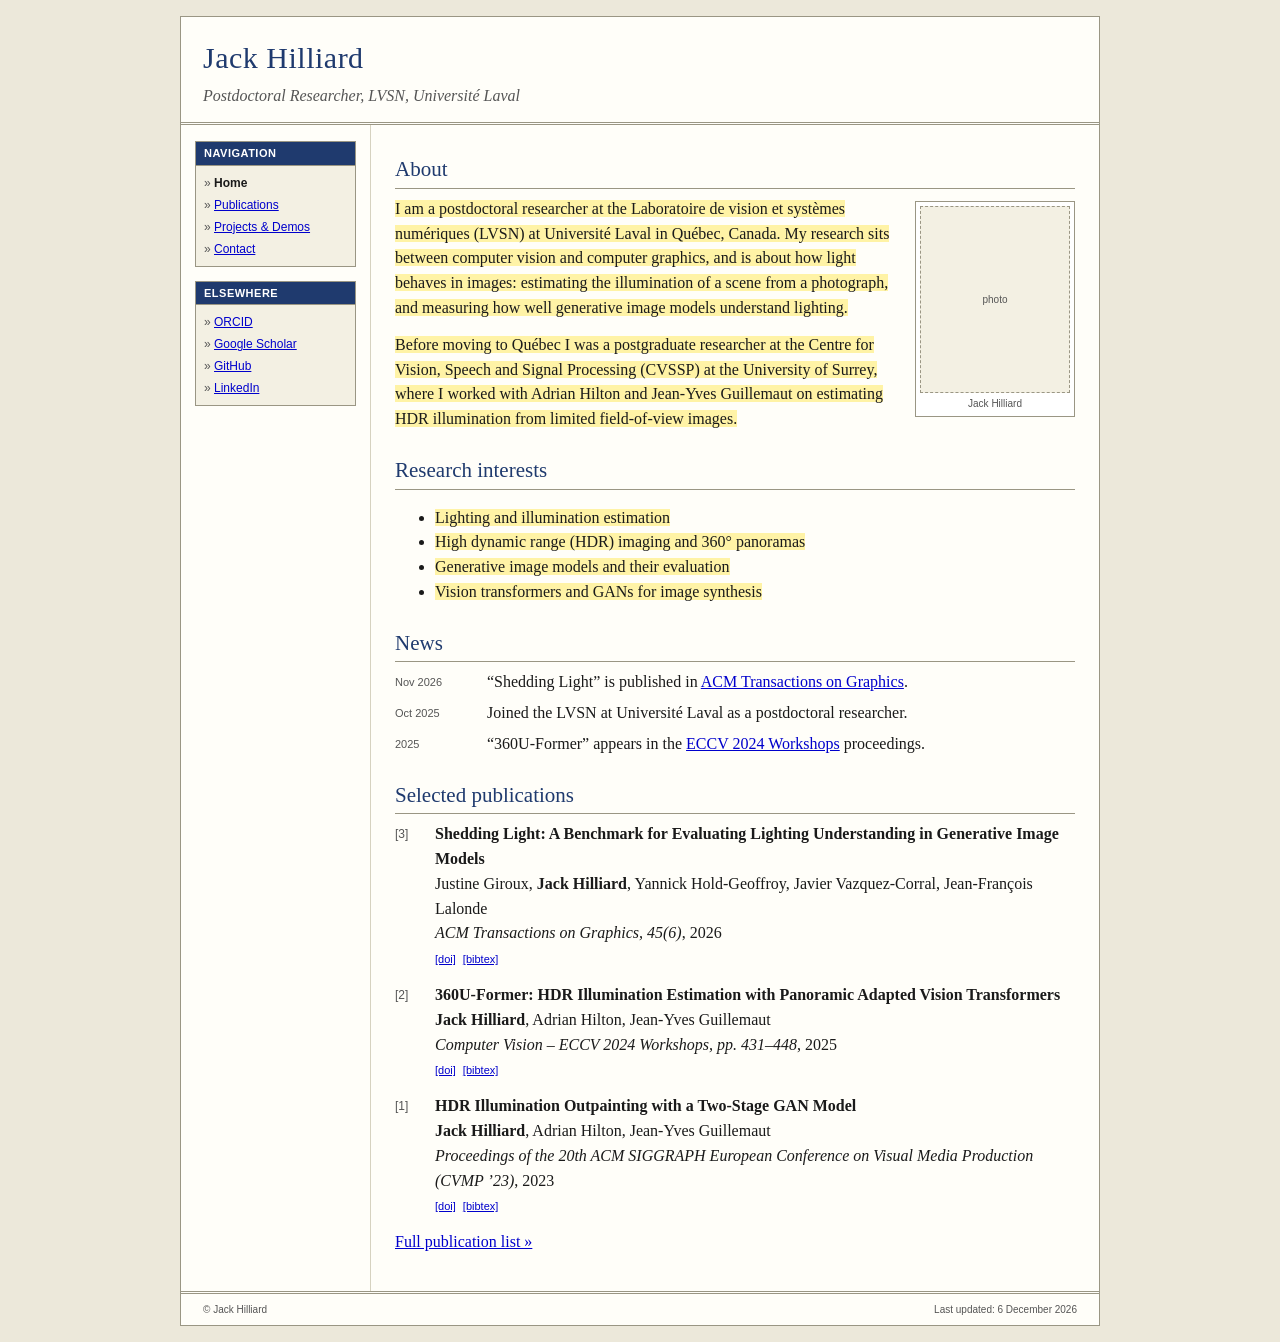
==== index.html @ 48645362 "Add initial academic homepage Static four-page site (home, publications, projects, contact) in a cla" ====
<!DOCTYPE html>
<html lang="en">
<head>
<meta charset="utf-8">
<meta name="viewport" content="width=device-width, initial-scale=1">
<title>Jack Hilliard</title>
<meta name="description" content="Jack Hilliard — research, publications and projects.">
<link rel="stylesheet" href="css/style.css">
</head>
<body>
<div id="page">

  <div id="masthead">
    <h1><a href="index.html">Jack Hilliard</a></h1>
    <p>Postdoctoral Researcher, LVSN, Universit&eacute; Laval</p>
  </div>

  <div id="columns">
    <div id="sidebar">
      <div class="box">
        <h2>Navigation</h2>
        <ul>
          <li class="here"><a href="index.html">Home</a></li>
          <li><a href="publications.html">Publications</a></li>
          <li><a href="projects.html">Projects &amp; Demos</a></li>
          <li><a href="contact.html">Contact</a></li>
        </ul>
      </div>
      <div class="box extra">
        <h2>Elsewhere</h2>
        <ul>
          <li><a href="https://orcid.org/0009-0008-0906-1295">ORCID</a></li>
          <li><a href="https://scholar.google.com/citations?user=zrF28dYAAAAJ&amp;hl=en">Google Scholar</a></li>
          <li><a href="https://github.com/JackHilliard">GitHub</a></li>
          <li><a href="https://www.linkedin.com/in/jack-hilliard-112849247/">LinkedIn</a></li>
        </ul>
      </div>
    </div>

    <div id="content">
      <h2>About</h2>
      <div class="portrait">
        <!-- Replace with: <img src="images/portrait.jpg" alt="Jack Hilliard"> -->
        <div class="ph">photo</div>
        Jack Hilliard
      </div>
      <!-- DRAFT BIO: written from the public ORCID record and paper titles.
           Edit freely, then remove the "todo" spans to clear the highlight. -->
      <p><span class="todo">I am a postdoctoral researcher at the Laboratoire de vision et
      syst&egrave;mes num&eacute;riques (LVSN) at Universit&eacute; Laval in Qu&eacute;bec,
      Canada. My research sits between computer vision and computer graphics, and is
      about how light behaves in images: estimating the illumination of a scene from a
      photograph, and measuring how well generative image models understand
      lighting.</span></p>
      <p><span class="todo">Before moving to Qu&eacute;bec I was a postgraduate researcher
      at the Centre for Vision, Speech and Signal Processing (CVSSP) at the University of
      Surrey, where I worked with Adrian Hilton and Jean-Yves Guillemaut on estimating
      HDR illumination from limited field-of-view images.</span></p>

      <h2 class="clear">Research interests</h2>
      <ul>
        <li><span class="todo">Lighting and illumination estimation</span></li>
        <li><span class="todo">High dynamic range (HDR) imaging and 360&deg; panoramas</span></li>
        <li><span class="todo">Generative image models and their evaluation</span></li>
        <li><span class="todo">Vision transformers and GANs for image synthesis</span></li>
      </ul>

      <h2>News</h2>
      <dl class="news">
        <dt>Nov 2026</dt>
        <dd>&ldquo;Shedding Light&rdquo; is published in
        <a href="https://doi.org/10.1145/3842579">ACM Transactions on Graphics</a>.</dd>
        <dt>Oct 2025</dt>
        <dd>Joined the LVSN at Universit&eacute; Laval as a postdoctoral researcher.</dd>
        <dt>2025</dt>
        <dd>&ldquo;360U-Former&rdquo; appears in the
        <a href="https://doi.org/10.1007/978-3-031-91838-4_26">ECCV 2024 Workshops</a>
        proceedings.</dd>
      </dl>

      <h2>Selected publications</h2>
      <div data-pubs="selected">
        <noscript><p>See the <a href="publications.html">publications page</a>.</p></noscript>
      </div>
      <p><a href="publications.html">Full publication list &raquo;</a></p>
    </div>
  </div>

  <div id="footer">
    <span>&copy; Jack Hilliard</span>
    <span>Last updated: <span id="updated">2026</span></span>
  </div>

</div>
<script src="js/publications.js"></script>
<script src="js/site.js"></script>
</body>
</html>
---- css/style.css ----
/* Jack Hilliard — personal site
   Classic early-2000s academic homepage: serif body, Verdana chrome,
   ruled borders, real blue links. No animation. */

:root {
  --paper: #fffef9;
  --desk: #ece8da;
  --ink: #1a1a1a;
  --muted: #555;
  --rule: #9a9684;
  --rule-light: #d6d2c0;
  --navy: #1f3a6e;
  --panel: #f3f0e3;
  --link: #0000cc;
  --visited: #551a8b;
  --todo: #fff3a6;
}

* { box-sizing: border-box; }

html { background: var(--desk); }

body {
  margin: 0;
  padding: 16px;
  color: var(--ink);
  font-family: Georgia, "Times New Roman", Times, serif;
  font-size: 16px;
  line-height: 1.55;
}

a { color: var(--link); }
a:visited { color: var(--visited); }
a:hover { color: #cc0000; }

#page {
  max-width: 920px;
  margin: 0 auto;
  background: var(--paper);
  border: 1px solid var(--rule);
}

/* ---------- header ---------- */

#masthead {
  padding: 18px 22px 14px;
  border-bottom: 3px double var(--rule);
}
#masthead h1 {
  margin: 0;
  font-size: 30px;
  font-weight: normal;
  letter-spacing: 0.5px;
  color: var(--navy);
}
#masthead h1 a { color: inherit; text-decoration: none; }
#masthead p {
  margin: 2px 0 0;
  color: var(--muted);
  font-style: italic;
}

/* ---------- layout ---------- */

#columns {
  display: grid;
  grid-template-columns: 190px minmax(0, 1fr);
}

#sidebar {
  padding: 16px 14px;
  border-right: 1px solid var(--rule-light);
  font-family: Verdana, Geneva, Tahoma, sans-serif;
  font-size: 12px;
  line-height: 1.5;
}

#content {
  padding: 6px 24px 24px;
  min-width: 0;
}

/* ---------- sidebar boxes ---------- */

.box {
  margin: 0 0 14px;
  border: 1px solid var(--rule);
  background: var(--panel);
}
.box h2 {
  margin: 0;
  padding: 3px 8px;
  background: var(--navy);
  color: #fff;
  font-size: 11px;
  font-weight: bold;
  letter-spacing: 0.5px;
  text-transform: uppercase;
}
.box ul {
  list-style: none;
  margin: 0;
  padding: 6px 8px;
}
.box li { padding: 2px 0; }
.box li::before { content: "\00BB\00A0"; color: var(--muted); }
.box li.here a {
  color: var(--ink);
  font-weight: bold;
  text-decoration: none;
}
.box p { margin: 0; padding: 6px 8px; }

/* ---------- content ---------- */

h2 {
  margin: 22px 0 8px;
  padding-bottom: 2px;
  border-bottom: 1px solid var(--rule);
  font-size: 21px;
  font-weight: normal;
  color: var(--navy);
}
h3 {
  margin: 18px 0 4px;
  font-size: 17px;
}
p { margin: 0 0 12px; }

.portrait {
  float: right;
  width: 160px;
  margin: 4px 0 10px 18px;
  padding: 4px;
  border: 1px solid var(--rule);
  background: #fff;
  font-family: Verdana, Geneva, sans-serif;
  font-size: 10px;
  text-align: center;
  color: var(--muted);
}
.portrait img, .portrait .ph {
  display: block;
  width: 100%;
  aspect-ratio: 4 / 5;
  object-fit: cover;
  margin-bottom: 3px;
}
.portrait .ph {
  background: var(--panel);
  border: 1px dashed var(--rule);
  display: flex;
  align-items: center;
  justify-content: center;
}

.clear { clear: both; }

/* news: date + item */
dl.news { margin: 0; }
dl.news dt {
  float: left;
  clear: left;
  width: 86px;
  font-family: Verdana, Geneva, sans-serif;
  font-size: 11px;
  line-height: 24px;
  color: var(--muted);
}
dl.news dd { margin: 0 0 6px 92px; }

/* publications */
ol.pubs {
  list-style: none;
  margin: 0;
  padding: 0;
}
ol.pubs li {
  position: relative;
  margin: 0 0 12px;
  padding-left: 40px;
}
ol.pubs .num {
  position: absolute;
  left: 0;
  top: 0;
  font-family: Verdana, Geneva, sans-serif;
  font-size: 12px;
  line-height: 25px;
  color: var(--muted);
}
.pub-title { font-weight: bold; }
.pub-venue { font-style: italic; }
.pub-links, .tags {
  font-family: Verdana, Geneva, sans-serif;
  font-size: 11px;
}
.pub-links a, .pub-links summary { margin-right: 4px; }
.pub-links details { display: inline; }
.pub-links summary {
  display: inline;
  color: var(--link);
  text-decoration: underline;
  cursor: pointer;
}
.pub-links summary::-webkit-details-marker { display: none; }
.pub-links pre {
  margin: 6px 0 0;
  padding: 8px;
  border: 1px solid var(--rule-light);
  background: var(--panel);
  font-family: "Courier New", Courier, monospace;
  font-size: 12px;
  line-height: 1.4;
  overflow-x: auto;
}

/* projects */
.project {
  margin: 0 0 16px;
  padding: 12px;
  border: 1px solid var(--rule-light);
  background: #fff;
  overflow: hidden;
}
.project h3 { margin-top: 0; }
.project .thumb {
  float: left;
  width: 150px;
  height: 110px;
  margin: 2px 14px 6px 0;
  border: 1px solid var(--rule);
  background: var(--panel);
  object-fit: cover;
  display: flex;
  align-items: center;
  justify-content: center;
  font-family: Verdana, Geneva, sans-serif;
  font-size: 10px;
  color: var(--muted);
}
.project p:last-child { margin-bottom: 0; }

/* contact table */
table.plain {
  border-collapse: collapse;
  margin: 0 0 12px;
}
table.plain th, table.plain td {
  padding: 5px 12px 5px 0;
  border-bottom: 1px dotted var(--rule-light);
  text-align: left;
  vertical-align: top;
}
table.plain th {
  font-family: Verdana, Geneva, sans-serif;
  font-size: 11px;
  font-weight: bold;
  line-height: 25px;
  color: var(--muted);
  white-space: nowrap;
}
table.plain td { overflow-wrap: anywhere; }

/* placeholder text still to be filled in */
.todo { background: var(--todo); }

/* ---------- footer ---------- */

#footer {
  padding: 8px 22px;
  border-top: 3px double var(--rule);
  font-family: Verdana, Geneva, sans-serif;
  font-size: 10px;
  color: var(--muted);
  display: flex;
  flex-wrap: wrap;
  justify-content: space-between;
  gap: 4px 16px;
}

/* ---------- small screens ---------- */

@media (max-width: 700px) {
  body { padding: 0; }
  #page { border-width: 0 0 1px; }
  #masthead { padding: 14px 16px 10px; }
  #masthead h1 { font-size: 25px; }
  #columns { display: block; }
  #sidebar {
    padding: 10px 16px 0;
    border-right: 0;
  }
  #sidebar .box.extra { display: none; }
  .box ul { display: flex; flex-wrap: wrap; gap: 0 14px; }
  #content { padding: 0 16px 20px; }
  .portrait { width: 120px; margin-left: 12px; }
  .project .thumb { width: 110px; height: 82px; }
  #footer { padding: 8px 16px; }
}

@media print {
  html, body { background: #fff; padding: 0; }
  #page { border: 0; max-width: none; }
  #sidebar { display: none; }
  #columns { display: block; }
}
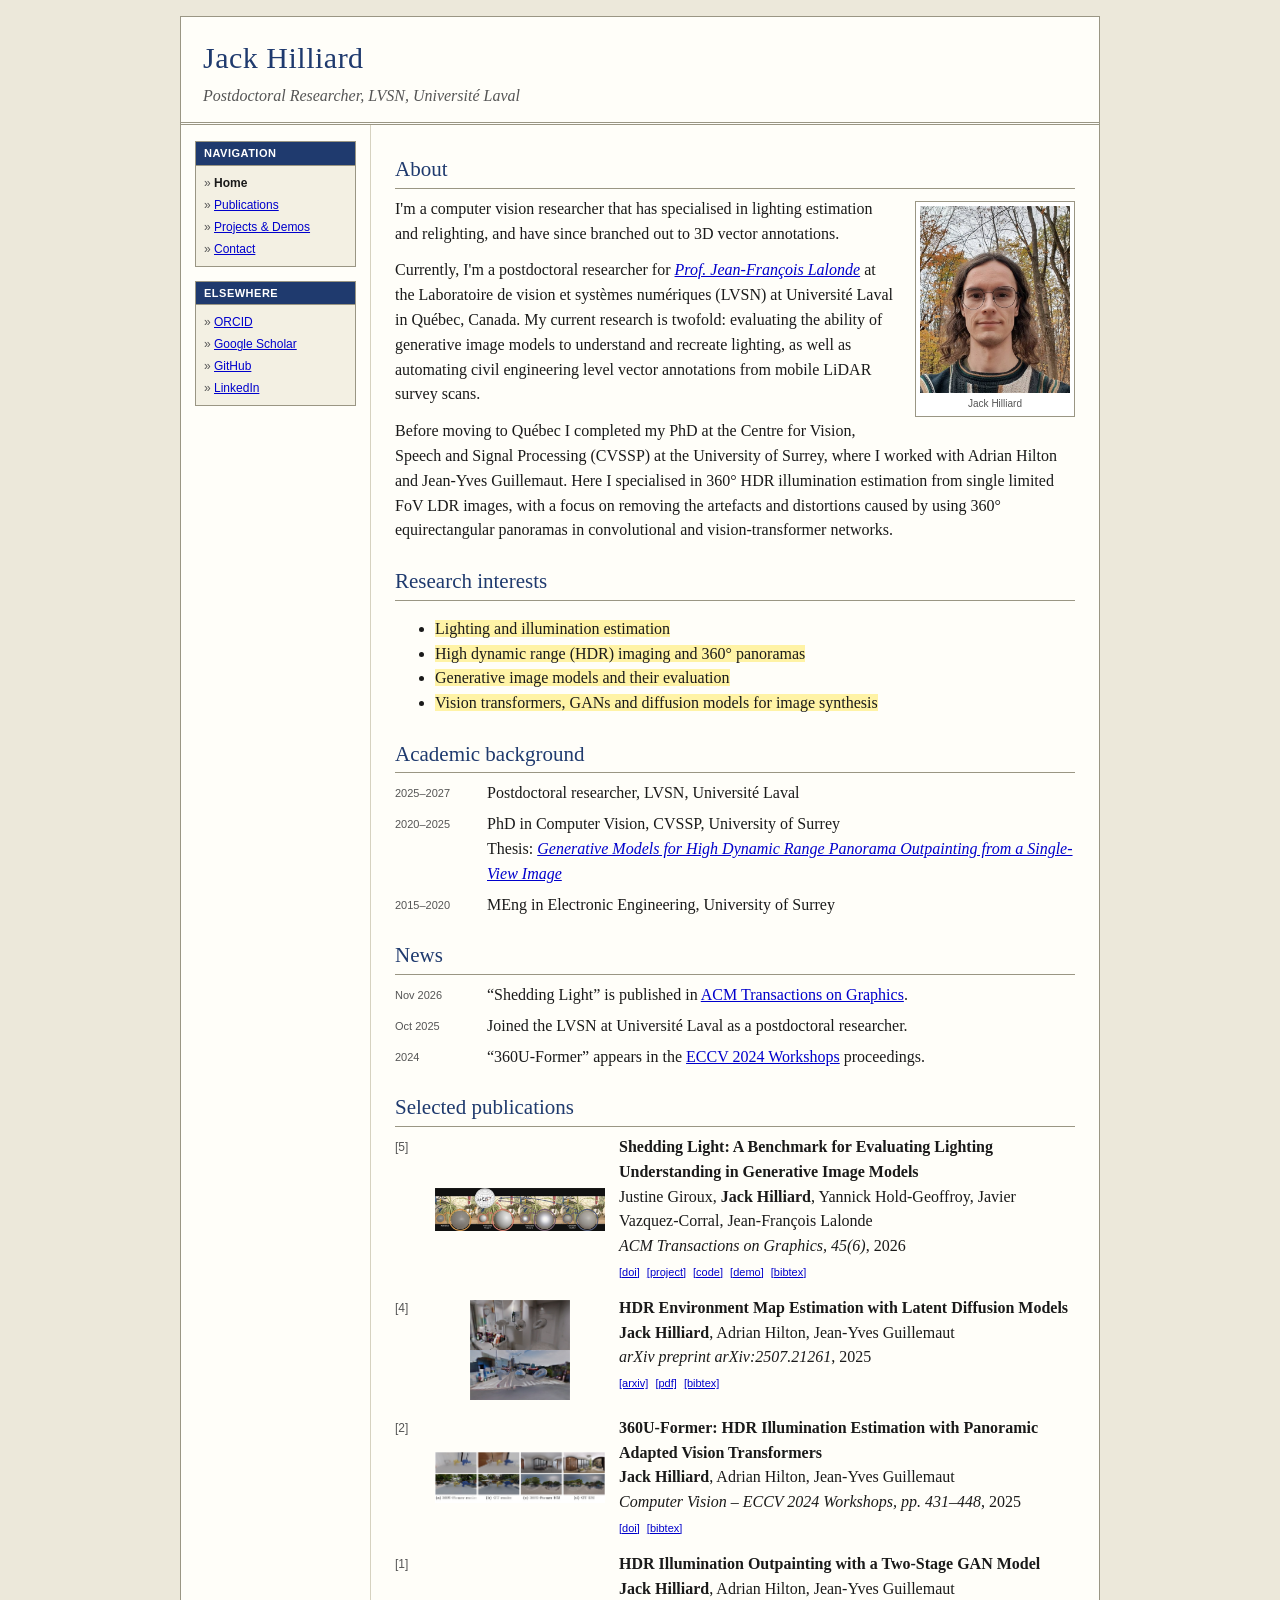
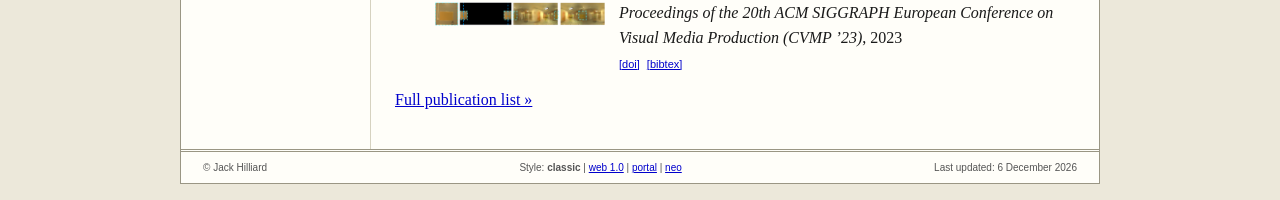
==== commit 2d5557a3: "Add real content, figures, Shedding Light demo and theme options - Publications from ORCID plus arXi" ====
--- a/index.html
+++ b/index.html
@@ -6,6 +6,7 @@
 <title>Jack Hilliard</title>
 <meta name="description" content="Jack Hilliard — research, publications and projects.">
 <link rel="stylesheet" href="css/style.css">
+<script src="js/style-switch.js"></script>
 </head>
 <body>
 <div id="page">
@@ -40,30 +41,42 @@
     <div id="content">
       <h2>About</h2>
       <div class="portrait">
-        <!-- Replace with: <img src="images/portrait.jpg" alt="Jack Hilliard"> -->
-        <div class="ph">photo</div>
+        <img src="images/portrait.jpg" alt="Portrait of Jack Hilliard">
         Jack Hilliard
       </div>
-      <!-- DRAFT BIO: written from the public ORCID record and paper titles.
-           Edit freely, then remove the "todo" spans to clear the highlight. -->
-      <p><span class="todo">I am a postdoctoral researcher at the Laboratoire de vision et
-      syst&egrave;mes num&eacute;riques (LVSN) at Universit&eacute; Laval in Qu&eacute;bec,
-      Canada. My research sits between computer vision and computer graphics, and is
-      about how light behaves in images: estimating the illumination of a scene from a
-      photograph, and measuring how well generative image models understand
-      lighting.</span></p>
-      <p><span class="todo">Before moving to Qu&eacute;bec I was a postgraduate researcher
-      at the Centre for Vision, Speech and Signal Processing (CVSSP) at the University of
-      Surrey, where I worked with Adrian Hilton and Jean-Yves Guillemaut on estimating
-      HDR illumination from limited field-of-view images.</span></p>
+      <p>I'm a computer vision researcher that has specialised in lighting estimation and
+      relighting, and have since branched out to 3D vector annotations.</p>
+      <p>Currently, I'm a postdoctoral researcher for <a href="https://vision.gel.ulaval.ca/~jflalonde/"><i>Prof. Jean-Fran&ccedil;ois Lalonde</i></a> at the
+      Laboratoire de vision et syst&egrave;mes num&eacute;riques (LVSN) at Universit&eacute;
+      Laval in Qu&eacute;bec, Canada. My current research is twofold: evaluating the ability
+      of generative image models to understand and recreate lighting, as well as automating
+      civil engineering level vector annotations from mobile LiDAR survey scans.</p>
+      <p>Before moving to Qu&eacute;bec I completed my PhD at the Centre for Vision, Speech
+      and Signal Processing (CVSSP) at the University of Surrey, where I worked with Adrian
+      Hilton and Jean-Yves Guillemaut. Here I specialised in 360&deg; HDR illumination
+      estimation from single limited FoV LDR images, with a focus on removing the artefacts
+      and distortions caused by using 360&deg; equirectangular panoramas in convolutional and
+      vision-transformer networks.</p>
 
       <h2 class="clear">Research interests</h2>
       <ul>
         <li><span class="todo">Lighting and illumination estimation</span></li>
         <li><span class="todo">High dynamic range (HDR) imaging and 360&deg; panoramas</span></li>
         <li><span class="todo">Generative image models and their evaluation</span></li>
-        <li><span class="todo">Vision transformers and GANs for image synthesis</span></li>
+        <li><span class="todo">Vision transformers, GANs and diffusion models for image synthesis</span></li>
       </ul>
+
+      <h2>Academic background</h2>
+      <dl class="news">
+        <dt>2025&ndash;2027</dt>
+        <dd>Postdoctoral researcher, LVSN, Universit&eacute; Laval</dd>
+        <dt>2020&ndash;2025</dt>
+        <dd>PhD in Computer Vision, CVSSP, University of Surrey<br>
+        Thesis: <a href="https://doi.org/10.15126/thesis.901738"><i>Generative Models for High
+        Dynamic Range Panorama Outpainting from a Single-View Image</i></a></dd>
+        <dt>2015&ndash;2020</dt>
+        <dd>MEng in Electronic Engineering, University of Surrey</dd>
+      </dl>
 
       <h2>News</h2>
       <dl class="news">
@@ -72,7 +85,7 @@
         <a href="https://doi.org/10.1145/3842579">ACM Transactions on Graphics</a>.</dd>
         <dt>Oct 2025</dt>
         <dd>Joined the LVSN at Universit&eacute; Laval as a postdoctoral researcher.</dd>
-        <dt>2025</dt>
+        <dt>2024</dt>
         <dd>&ldquo;360U-Former&rdquo; appears in the
         <a href="https://doi.org/10.1007/978-3-031-91838-4_26">ECCV 2024 Workshops</a>
         proceedings.</dd>
--- a/css/style.css
+++ b/css/style.css
@@ -142,6 +142,7 @@
 .portrait img, .portrait .ph {
   display: block;
   width: 100%;
+  height: auto;
   aspect-ratio: 4 / 5;
   object-fit: cover;
   margin-bottom: 3px;
@@ -189,6 +190,54 @@
   line-height: 25px;
   color: var(--muted);
 }
+/* figure thumbnails: every figure sits whole inside the same-sized frame,
+   in a column to the left of the entry text */
+ol.pubs li {
+  min-height: 108px;
+  padding-left: 224px;
+}
+.pub-fig {
+  position: absolute;
+  left: 40px;
+  top: 4px;
+  line-height: 0;
+}
+.pub-fig img, .project img.thumb {
+  display: block;
+  width: 170px;
+  height: 100px;
+  object-fit: contain;
+  border: 1px solid var(--rule);
+  background: #fff;
+}
+.pub-fig img, .project img.thumb {
+  /* no frame in any theme; figure aligned with the top of the entry */
+  border: 0;
+  background: transparent;
+  box-shadow: none;
+  transform: none;
+  object-position: center center;
+}
+/* centre each figure vertically against its entry */
+.pub-fig {
+  top: 0;
+  bottom: 0;
+  display: flex;
+  align-items: center;
+}
+.project:has(img.thumb) {
+  display: grid;
+  grid-template-columns: auto minmax(0, 1fr);
+  column-gap: 14px;
+}
+.project:has(img.thumb) > * { grid-column: 2; }
+.project:has(img.thumb) > a:first-child {
+  grid-column: 1;
+  grid-row: 1 / span 10;
+  align-self: center;
+  line-height: 0;
+}
+.project img.thumb { float: none; margin: 0; }
 .pub-title { font-weight: bold; }
 .pub-venue { font-style: italic; }
 .pub-links, .tags {
@@ -261,6 +310,51 @@
   white-space: nowrap;
 }
 table.plain td { overflow-wrap: anywhere; }
+
+/* demos */
+.demo {
+  display: flex;
+  flex-wrap: wrap;
+  gap: 16px 22px;
+  align-items: flex-start;
+  margin: 0 0 14px;
+}
+.demo-stage {
+  padding: 14px;
+  background: #0b0b10;
+  border: 1px solid var(--rule);
+  line-height: 0;
+}
+.demo-stage canvas {
+  display: block;
+  width: 256px;
+  height: 256px;
+  max-width: 100%;
+}
+.demo-panel { flex: 1 1 260px; min-width: 0; }
+.demo-panel td { font-family: "Courier New", Courier, monospace; white-space: nowrap; }
+.demo-controls {
+  display: grid;
+  grid-template-columns: auto minmax(60px, 1fr) 3.2em;
+  gap: 6px 10px;
+  align-items: center;
+  margin: 0 0 12px;
+  font-family: Verdana, Geneva, sans-serif;
+  font-size: 11px;
+}
+.demo-controls input { width: 100%; min-width: 0; margin: 0; }
+.demo-controls span { font-family: "Courier New", Courier, monospace; font-size: 13px; }
+pre.demo-eq {
+  margin: 0 0 12px;
+  padding: 10px 12px;
+  border: 1px solid var(--rule-light);
+  background: var(--panel);
+  font-family: "Courier New", Courier, monospace;
+  font-size: 13px;
+  line-height: 1.7;
+  overflow-x: auto;
+}
+pre.demo-eq sub, pre.demo-eq sup { line-height: 0; }
 
 /* placeholder text still to be filled in */
 .todo { background: var(--todo); }
@@ -296,6 +390,9 @@
   #content { padding: 0 16px 20px; }
   .portrait { width: 120px; margin-left: 12px; }
   .project .thumb { width: 110px; height: 82px; }
+  ol.pubs li { min-height: 0; padding-left: 40px; }
+  .pub-fig { position: static; display: block; margin: 0 0 6px; }
+  .pub-fig img, .project img.thumb { width: 136px; height: 80px; }
   #footer { padding: 8px 16px; }
 }
 
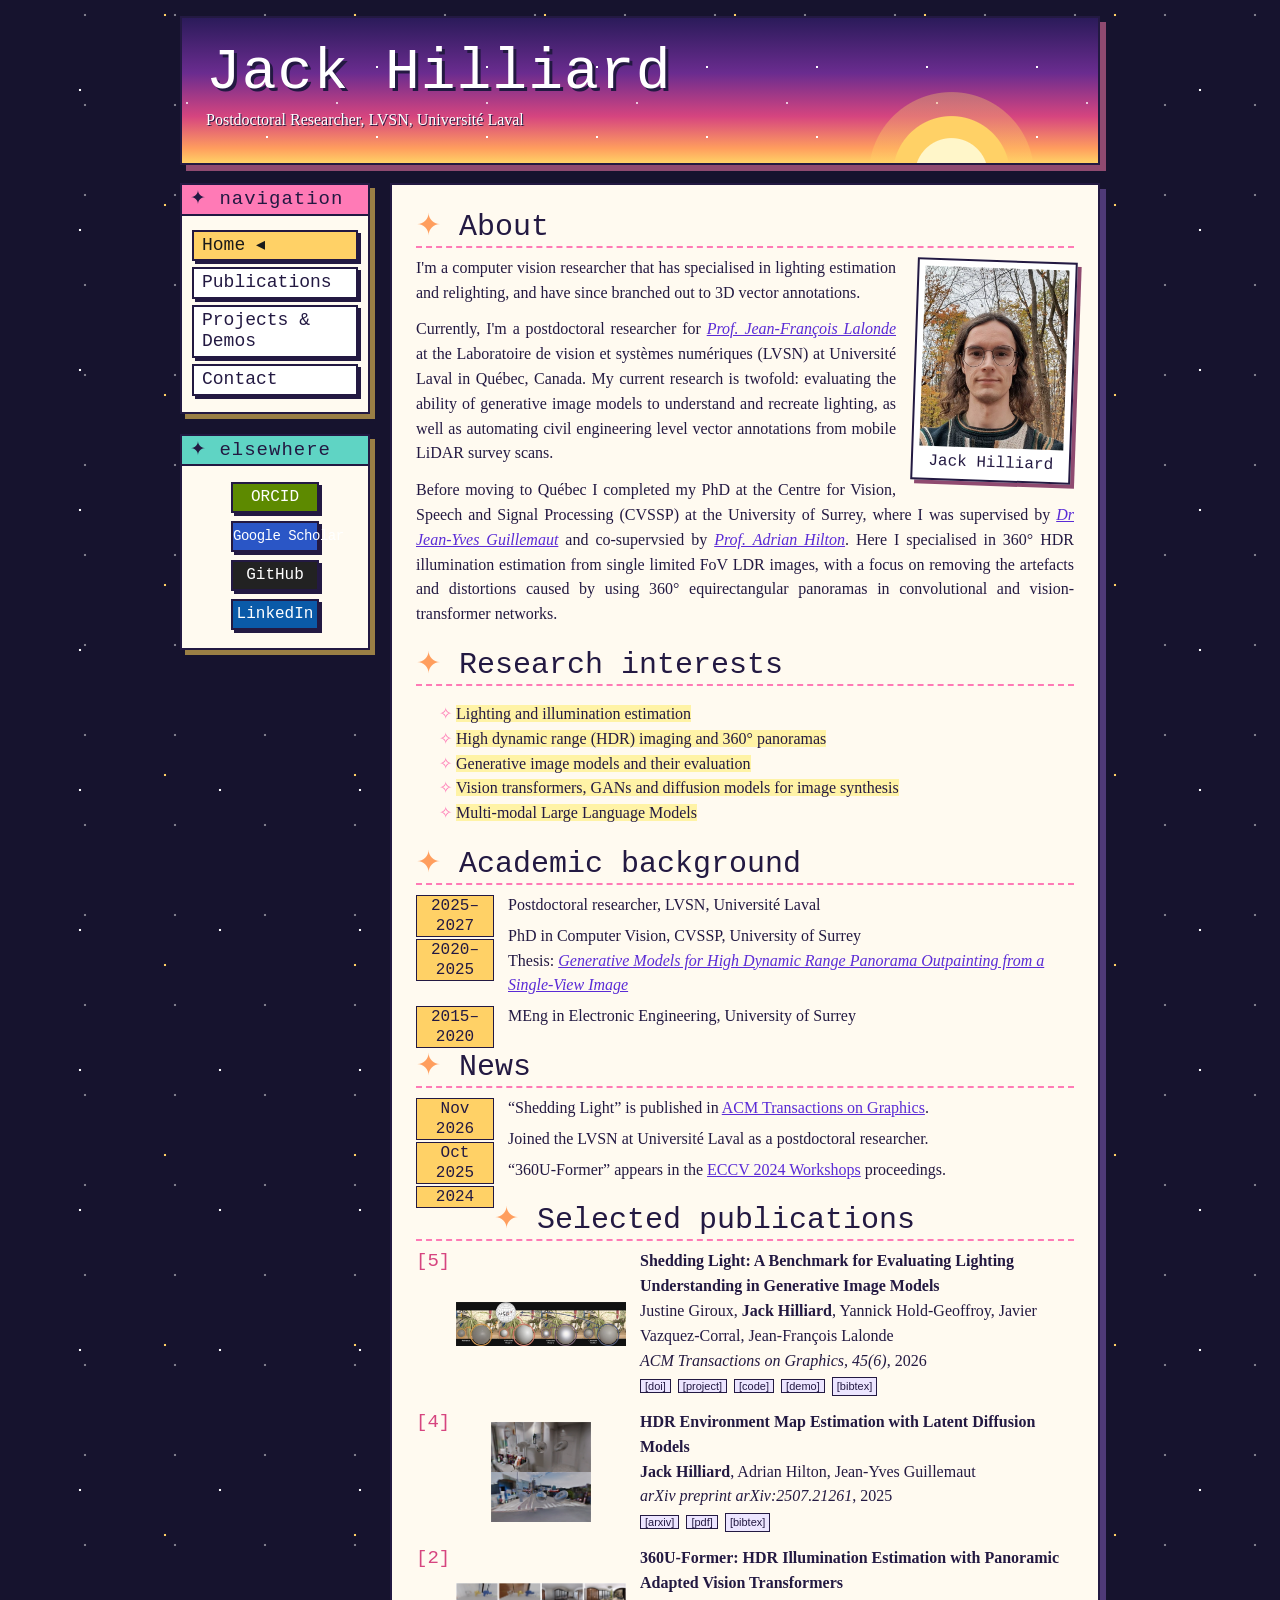
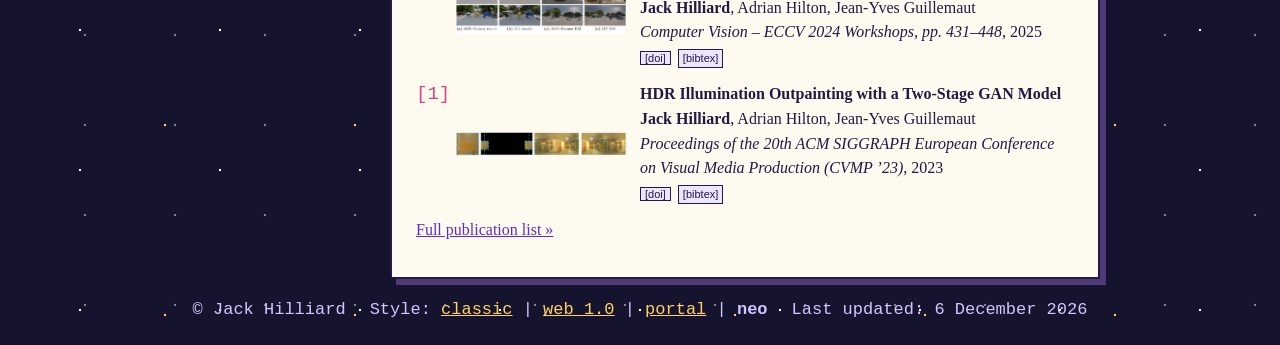
==== commit 94e4e9d5: "Make neo the default theme and refine home page - Neo is the default style; dimmer box shadows, purp" ====
--- a/index.html
+++ b/index.html
@@ -44,26 +44,27 @@
         <img src="images/portrait.jpg" alt="Portrait of Jack Hilliard">
         Jack Hilliard
       </div>
-      <p>I'm a computer vision researcher that has specialised in lighting estimation and
+      <p class="justify">I'm a computer vision researcher that has specialised in lighting estimation and
       relighting, and have since branched out to 3D vector annotations.</p>
-      <p>Currently, I'm a postdoctoral researcher for <a href="https://vision.gel.ulaval.ca/~jflalonde/"><i>Prof. Jean-Fran&ccedil;ois Lalonde</i></a> at the
+      <p class="justify">Currently, I'm a postdoctoral researcher for <a href="https://vision.gel.ulaval.ca/~jflalonde/"><i>Prof. Jean-Fran&ccedil;ois Lalonde</i></a> at the
       Laboratoire de vision et syst&egrave;mes num&eacute;riques (LVSN) at Universit&eacute;
       Laval in Qu&eacute;bec, Canada. My current research is twofold: evaluating the ability
       of generative image models to understand and recreate lighting, as well as automating
       civil engineering level vector annotations from mobile LiDAR survey scans.</p>
-      <p>Before moving to Qu&eacute;bec I completed my PhD at the Centre for Vision, Speech
-      and Signal Processing (CVSSP) at the University of Surrey, where I worked with Adrian
-      Hilton and Jean-Yves Guillemaut. Here I specialised in 360&deg; HDR illumination
+      <p class="justify">Before moving to Qu&eacute;bec I completed my PhD at the Centre for Vision, Speech
+      and Signal Processing (CVSSP) at the University of Surrey, where I was supervised by
+      <a href="https://www.surrey.ac.uk/people/jean-yves-guillemaut"><i>Dr Jean-Yves Guillemaut</i></a> and co-supervsied by <a href="https://www.surrey.ac.uk/people/adrian-hilton"><i>Prof. Adrian Hilton</i></a>. Here I specialised in 360&deg; HDR illumination
       estimation from single limited FoV LDR images, with a focus on removing the artefacts
       and distortions caused by using 360&deg; equirectangular panoramas in convolutional and
       vision-transformer networks.</p>
 
       <h2 class="clear">Research interests</h2>
       <ul>
-        <li><span class="todo">Lighting and illumination estimation</span></li>
-        <li><span class="todo">High dynamic range (HDR) imaging and 360&deg; panoramas</span></li>
-        <li><span class="todo">Generative image models and their evaluation</span></li>
-        <li><span class="todo">Vision transformers, GANs and diffusion models for image synthesis</span></li>
+        <li><span class="hl">Lighting and illumination estimation</span></li>
+        <li><span class="hl">High dynamic range (HDR) imaging and 360&deg; panoramas</span></li>
+        <li><span class="hl">Generative image models and their evaluation</span></li>
+        <li><span class="hl">Vision transformers, GANs and diffusion models for image synthesis</span></li>
+        <li><span class="hl">Multi-modal Large Language Models</span></li>
       </ul>
 
       <h2>Academic background</h2>
--- a/css/style.css
+++ b/css/style.css
@@ -358,6 +358,9 @@
 
 /* placeholder text still to be filled in */
 .todo { background: var(--todo); }
+
+/* deliberate highlighter emphasis (same look as .todo, but meant to stay) */
+.hl { background: var(--todo); }
 
 /* ---------- footer ---------- */
 
@@ -402,3 +405,6 @@
   #sidebar { display: none; }
   #columns { display: block; }
 }
+
+/* justified body text (About section) */
+.justify { text-align: justify; hyphens: auto; }
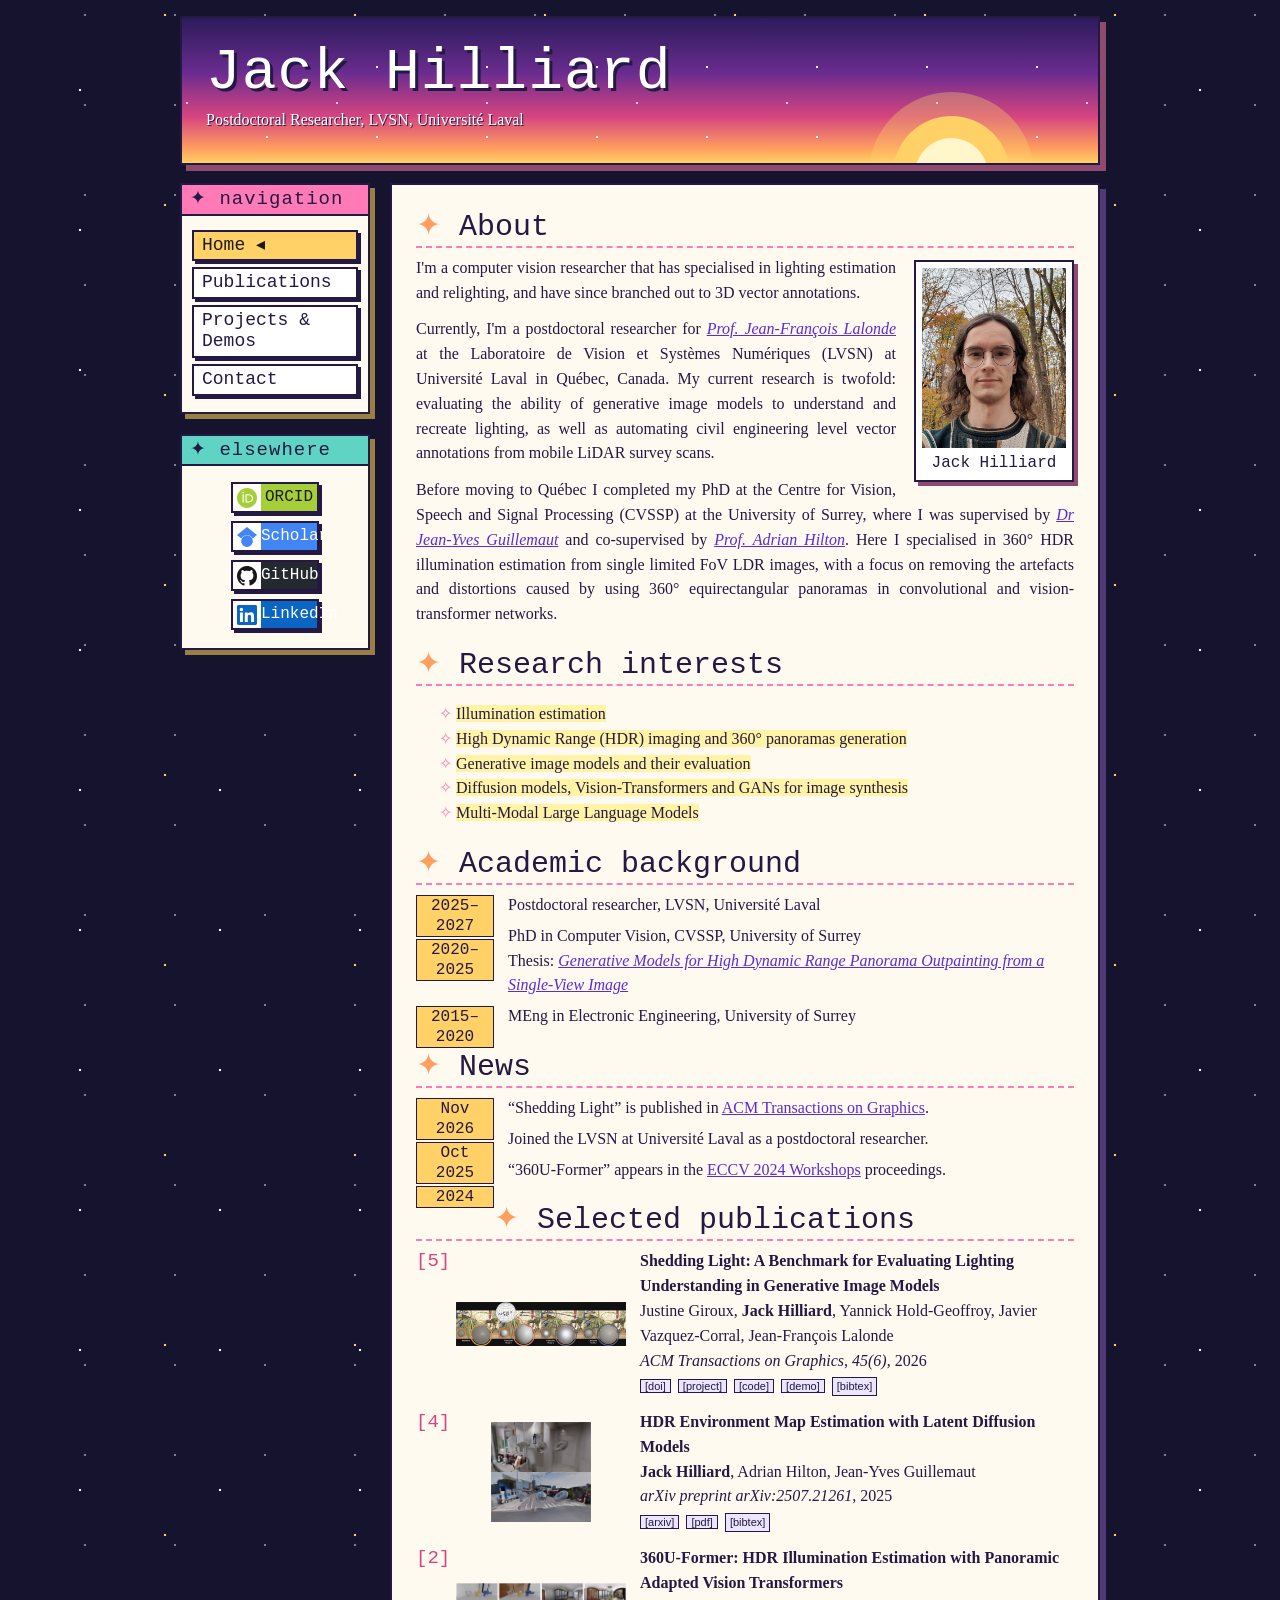
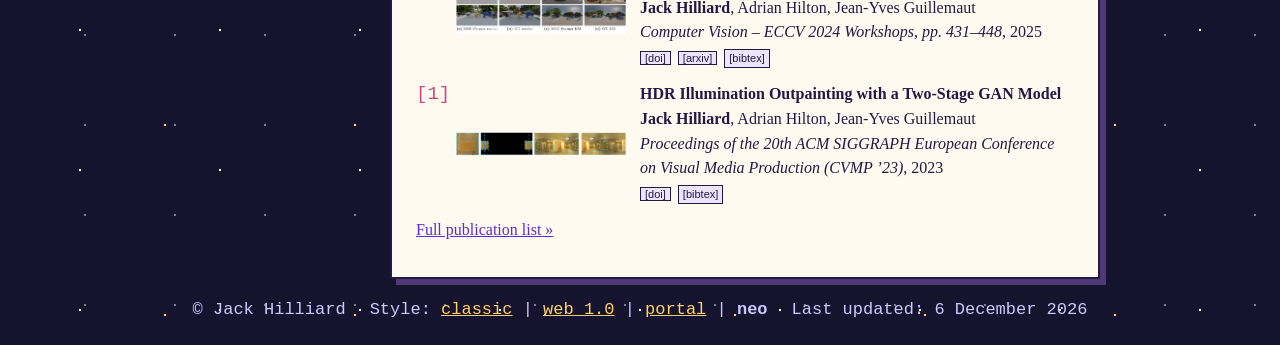
==== commit 75807c3a: "Replace draft project descriptions and add 360U-Former arXiv link Co-Authored-By: Claude Fable 5.2 <" ====
--- a/index.html
+++ b/index.html
@@ -47,24 +47,24 @@
       <p class="justify">I'm a computer vision researcher that has specialised in lighting estimation and
       relighting, and have since branched out to 3D vector annotations.</p>
       <p class="justify">Currently, I'm a postdoctoral researcher for <a href="https://vision.gel.ulaval.ca/~jflalonde/"><i>Prof. Jean-Fran&ccedil;ois Lalonde</i></a> at the
-      Laboratoire de vision et syst&egrave;mes num&eacute;riques (LVSN) at Universit&eacute;
+      Laboratoire de Vision et Syst&egrave;mes Num&eacute;riques (LVSN) at Universit&eacute;
       Laval in Qu&eacute;bec, Canada. My current research is twofold: evaluating the ability
       of generative image models to understand and recreate lighting, as well as automating
       civil engineering level vector annotations from mobile LiDAR survey scans.</p>
       <p class="justify">Before moving to Qu&eacute;bec I completed my PhD at the Centre for Vision, Speech
       and Signal Processing (CVSSP) at the University of Surrey, where I was supervised by
-      <a href="https://www.surrey.ac.uk/people/jean-yves-guillemaut"><i>Dr Jean-Yves Guillemaut</i></a> and co-supervsied by <a href="https://www.surrey.ac.uk/people/adrian-hilton"><i>Prof. Adrian Hilton</i></a>. Here I specialised in 360&deg; HDR illumination
+      <a href="https://www.surrey.ac.uk/people/jean-yves-guillemaut"><i>Dr Jean-Yves Guillemaut</i></a> and co-supervised by <a href="https://www.surrey.ac.uk/people/adrian-hilton"><i>Prof. Adrian Hilton</i></a>. Here I specialised in 360&deg; HDR illumination
       estimation from single limited FoV LDR images, with a focus on removing the artefacts
       and distortions caused by using 360&deg; equirectangular panoramas in convolutional and
       vision-transformer networks.</p>
 
       <h2 class="clear">Research interests</h2>
       <ul>
-        <li><span class="hl">Lighting and illumination estimation</span></li>
-        <li><span class="hl">High dynamic range (HDR) imaging and 360&deg; panoramas</span></li>
+        <li><span class="hl">Illumination estimation</span></li>
+        <li><span class="hl">High Dynamic Range (HDR) imaging and 360&deg; panoramas generation</span></li>
         <li><span class="hl">Generative image models and their evaluation</span></li>
-        <li><span class="hl">Vision transformers, GANs and diffusion models for image synthesis</span></li>
-        <li><span class="hl">Multi-modal Large Language Models</span></li>
+        <li><span class="hl">Diffusion models, Vision-Transformers and GANs for image synthesis</span></li>
+        <li><span class="hl">Multi-Modal Large Language Models</span></li>
       </ul>
 
       <h2>Academic background</h2>
--- a/css/style.css
+++ b/css/style.css
@@ -408,3 +408,11 @@
 
 /* justified body text (About section) */
 .justify { text-align: justify; hyphens: auto; }
+
+/* service logo marks for the sidebar link badges (used by the web1 and neo themes) */
+:root {
+  --logo-orcid: url("data:image/svg+xml,%3Csvg xmlns='http://www.w3.org/2000/svg' viewBox='0 0 24 24'%3E%3Cpath fill='%23A6CE39' fill-rule='evenodd' d='M12 0C5.372 0 0 5.372 0 12s5.372 12 12 12 12-5.372 12-12S18.628 0 12 0zM7.369 4.378c.525 0 .947.431.947.947s-.422.947-.947.947a.95.95 0 0 1-.947-.947c0-.525.422-.947.947-.947zm-.722 3.038h1.444v10.041H6.647V7.416zm3.562 0h3.9c3.712 0 5.344 2.653 5.344 5.025 0 2.578-2.016 5.025-5.325 5.025h-3.919V7.416zm1.444 1.303v7.444h2.297c3.272 0 4.022-2.484 4.022-3.722 0-2.016-1.284-3.722-4.097-3.722h-2.222z'/%3E%3C/svg%3E");
+  --logo-scholar: url("data:image/svg+xml,%3Csvg xmlns='http://www.w3.org/2000/svg' viewBox='0 0 24 24'%3E%3Cpath fill='%234285F4' fill-rule='evenodd' d='M5.242 13.769L0 9.5 12 0l12 9.5-5.242 4.269C17.548 11.249 14.978 9.5 12 9.5c-2.977 0-5.548 1.748-6.758 4.269zM12 10a7 7 0 1 0 0 14 7 7 0 0 0 0-14z'/%3E%3C/svg%3E");
+  --logo-github: url("data:image/svg+xml,%3Csvg xmlns='http://www.w3.org/2000/svg' viewBox='0 0 16 16'%3E%3Cpath fill='%23181717' fill-rule='evenodd' d='M8 0C3.58 0 0 3.58 0 8c0 3.54 2.29 6.53 5.47 7.59.4.07.55-.17.55-.38 0-.19-.01-.82-.01-1.49-2.01.37-2.53-.49-2.69-.94-.09-.23-.48-.94-.82-1.13-.28-.15-.68-.52-.01-.53.63-.01 1.08.58 1.23.82.72 1.21 1.87.87 2.33.66.07-.52.28-.87.51-1.07-1.78-.2-3.64-.89-3.64-3.95 0-.87.31-1.59.82-2.15-.08-.2-.36-1.02.08-2.12 0 0 .67-.21 2.2.82.64-.18 1.32-.27 2-.27.68 0 1.36.09 2 .27 1.53-1.04 2.2-.82 2.2-.82.44 1.1.16 1.92.08 2.12.51.56.82 1.27.82 2.15 0 3.07-1.87 3.75-3.65 3.95.29.25.54.73.54 1.48 0 1.07-.01 1.93-.01 2.2 0 .21.15.46.55.38A8.013 8.013 0 0016 8c0-4.42-3.58-8-8-8z'/%3E%3C/svg%3E");
+  --logo-linkedin: url("data:image/svg+xml,%3Csvg xmlns='http://www.w3.org/2000/svg' viewBox='0 0 24 24'%3E%3Cpath fill='%230A66C2' fill-rule='evenodd' d='M20.447 20.452h-3.554v-5.569c0-1.328-.027-3.037-1.852-3.037-1.853 0-2.136 1.445-2.136 2.939v5.667H9.351V9h3.414v1.561h.046c.477-.9 1.637-1.85 3.37-1.85 3.601 0 4.267 2.37 4.267 5.455v6.286zM5.337 7.433c-1.144 0-2.063-.926-2.063-2.065 0-1.138.92-2.063 2.063-2.063 1.14 0 2.064.925 2.064 2.063 0 1.139-.925 2.065-2.064 2.065zm1.782 13.019H3.555V9h3.564v11.452zM22.225 0H1.771C.792 0 0 .774 0 1.729v20.542C0 23.227.792 24 1.771 24h20.451C23.2 24 24 23.227 24 22.271V1.729C24 .774 23.2 0 22.222 0h.003z'/%3E%3C/svg%3E");
+}
